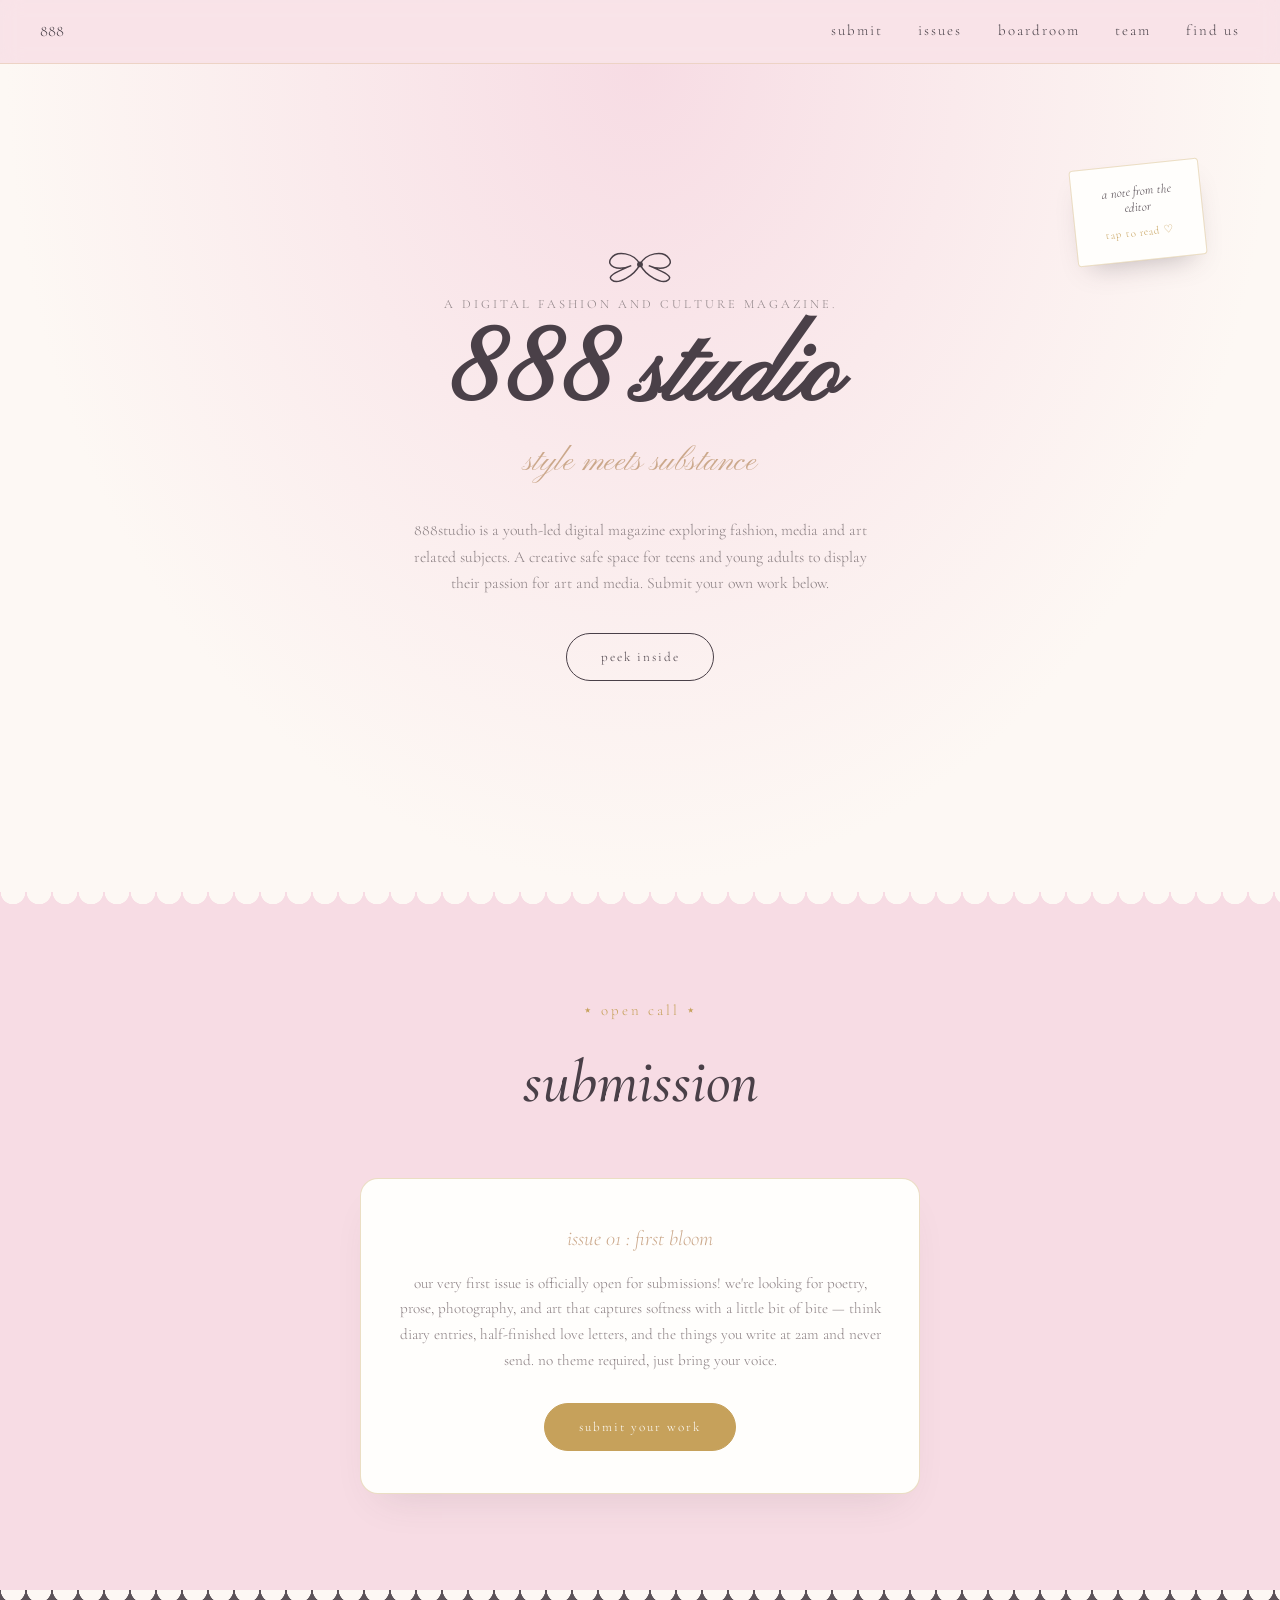
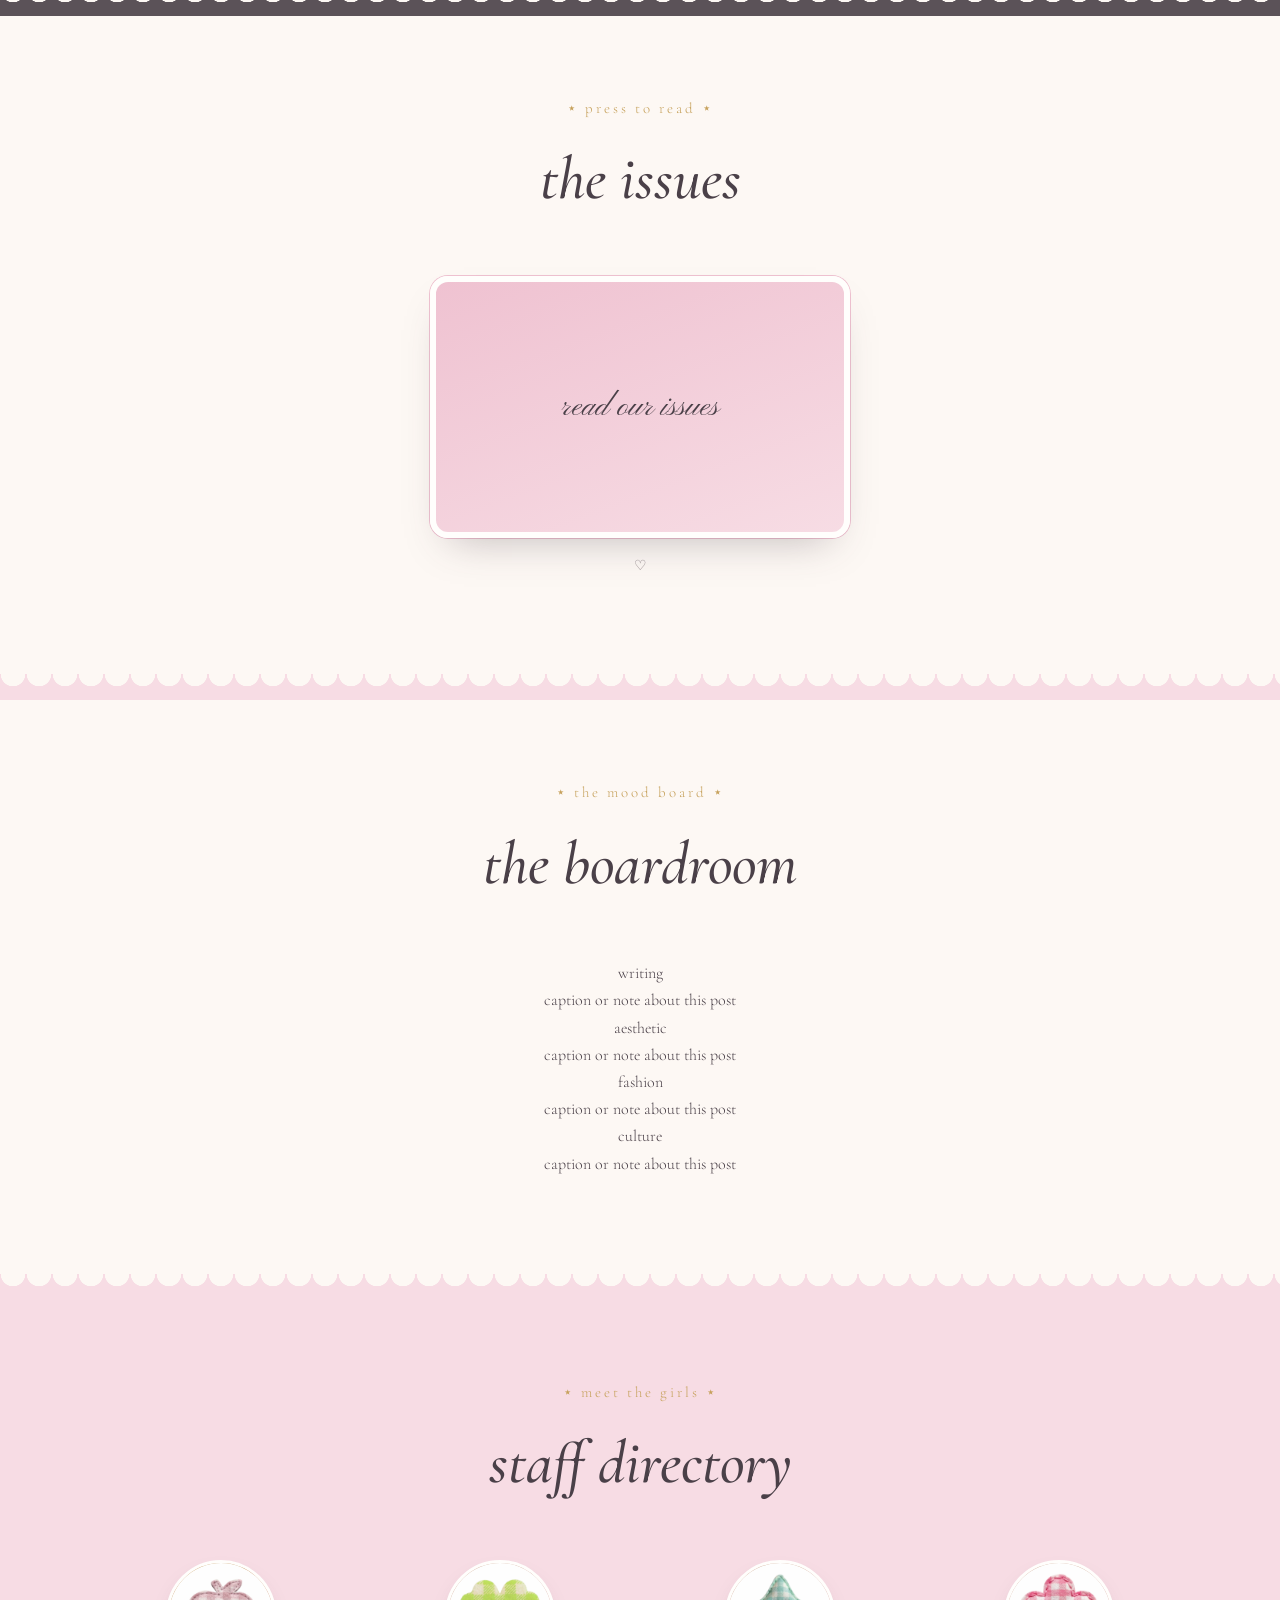
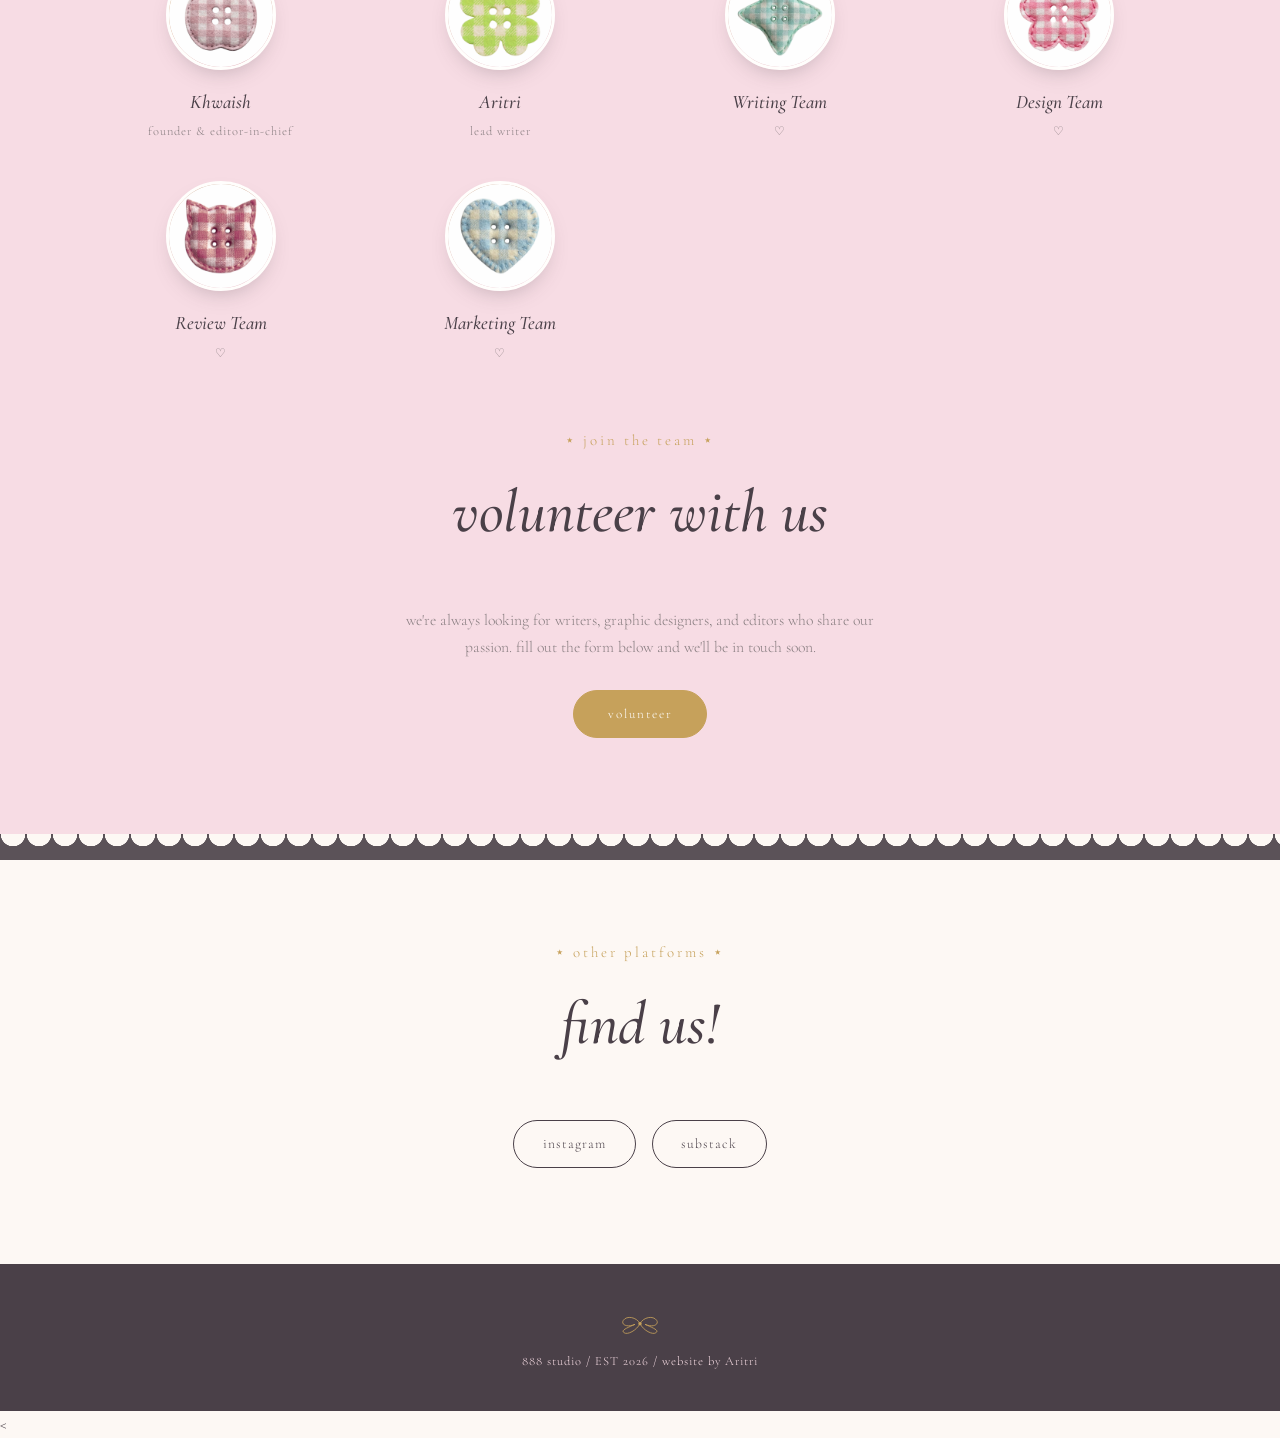
==== index.html @ e038762c "Initial commit" ====
<!DOCTYPE html>
<html lang="en">
<head>
<meta charset="UTF-8">
<meta name="viewport" content="width=device-width, initial-scale=1.0">
<title>888 studio — style with substance</title>
<meta name="description" content="888studio is a youth-led digital magazine exploring fashion, media and art related subjects.">
<link rel="preconnect" href="https://fonts.googleapis.com">
<link rel="preconnect" href="https://fonts.gstatic.com" crossorigin>
<link href="https://fonts.googleapis.com/css2?family=Cormorant+Garamond:ital,wght@0,300;0,400;0,500;0,600;0,700;1,400;1,500&family=Pinyon+Script&family=Parisienne&display=swap" rel="stylesheet">
<link rel="stylesheet" href="css/style.css">
</head>
<body>

<!-- ambient bg texture -->
<div class="lace-overlay" aria-hidden="true"></div>

<!-- NAV -->
<header class="nav" id="top">
  <a href="#top" class="nav__brand">888</a>
  <nav class="nav__links">
    <a href="#submit">submit</a>
    <a href="#issues">issues</a>
    <a href="#boardroom">boardroom</a>
    <a href="#team">team</a>
    <a href="#find-us">find us</a>
  </nav>
  <button class="nav__toggle" id="navToggle" aria-label="Toggle menu">
    <span></span><span></span><span></span>
  </button>
</header>

<!-- HERO -->
<section class="hero">
  <div class="hero__bow" aria-hidden="true">
    <svg viewBox="0 0 120 70" width="70">
      <path d="M60 35 C50 15, 20 10, 10 25 C2 37, 20 48, 45 37 C20 48, 2 55, 12 62 C22 70, 50 55, 60 35 Z" fill="none" stroke="currentColor" stroke-width="2.5"/>
      <path d="M60 35 C70 15, 100 10, 110 25 C118 37, 100 48, 75 37 C100 48, 118 55, 108 62 C98 70, 70 55, 60 35 Z" fill="none" stroke="currentColor" stroke-width="2.5"/>
      <circle cx="60" cy="35" r="5" fill="currentColor"/>
    </svg>
  </div>
  <p class="hero__eyebrow">a digital fashion and culture magazine.</p>
  <h1 class="hero__title">888 studio</h1>
  <p class="hero__tagline">style meets substance</p>
  <p class="hero__desc">888studio is a youth-led digital magazine exploring fashion, media and art related subjects. A creative safe space for teens and young adults to display their passion for art and media. Submit your own work below.</p>
  <a href="#submit" class="btn btn--ghost">peek inside</a>
  <div class="eic-note-float" id="eicNoteFloat">
  <p class="eic-note-float__label">a note from the editor</p>
  <p class="eic-note-float__peek">tap to read ♡</p>
</div>
</section>

<div class="scallop scallop--pink" aria-hidden="true"></div>

<!-- SUBMIT -->
<section id="submit" class="section section--blush">
  <p class="section__eyebrow">⋆ open call ⋆</p>
  <h2 class="section__title">submission</h2>
  <div class="card card--submit">
    <p class="card__kicker">issue 01 : first bloom</p>
    <p class="card__text">
      our very first issue is officially open for submissions! we're looking for poetry, prose, photography, and art that
      captures softness with a little bit of bite — think diary entries, half-finished love letters, and the things you
      write at 2am and never send. no theme required, just bring your voice.
    </p>
    <a href="submit.html" class="btn btn--filled">submit your work</a>
  </div>
</section>

<div class="scallop scallop--grey" aria-hidden="true"></div>

<!-- ISSUES -->
<section id="issues" class="section section--cream">
  <p class="section__eyebrow">⋆ press to read ⋆</p>
  <h2 class="section__title">the issues</h2>

  <div class="issues-single" id="issuesSingleBlock">
    <div class="issues-single__cover">
      <span>read our issues</span>
    </div>
    <p class="issues-single__sub">♡</p>
  </div>
</section>

<div class="scallop scallop--pink" aria-hidden="true"></div>

<!-- BOARDROOM -->
<section id="boardroom" class="section section--cream">
  <p class="section__eyebrow">⋆ the mood board ⋆</p>
  <h2 class="section__title">the boardroom</h2>

  <div class="boardroom-grid">
    <a href="#" target="_blank" rel="noopener" class="boardroom-card">
      <span class="boardroom-card__tag">writing</span>
      <p>caption or note about this post</p>
    </a>
    <a href="#" target="_blank" rel="noopener" class="boardroom-card">
      <span class="boardroom-card__tag">aesthetic</span>
      <p>caption or note about this post</p>
    </a>
    <a href="#" target="_blank" rel="noopener" class="boardroom-card">
      <span class="boardroom-card__tag">fashion</span>
      <p>caption or note about this post</p>
    </a>
    <a href="#" target="_blank" rel="noopener" class="boardroom-card">
      <span class="boardroom-card__tag">culture</span>
      <p>caption or note about this post</p>
    </a>
  </div>
</section>

<div class="scallop scallop--pink" aria-hidden="true"></div>

<!--TEAM -->
<section id="team" class="section section--blush">
  <p class="section__eyebrow">⋆ meet the girls ⋆</p>
  <h2 class="section__title">staff directory</h2>

  <div class="staff-grid">
    <div class="staff-card staff-card--lead" data-type="person" data-id="khwaish">
      <div class="staff-card__photo">
        <img src="assets/images/apple.PNG" alt="Khwaish">
      </div>
      <h3>Khwaish</h3>
      <p class="staff-card__role">founder &amp; editor-in-chief</p>
    </div>
    <div class="staff-card" data-type="person" data-id="aritri">
      <div class="staff-card__photo">
        <img src="assets/images/clover.PNG" alt="Aritri">
      </div>
      <h3>Aritri</h3>
      <p class="staff-card__role">lead writer</p>
    </div>
    <div class="staff-card" data-type="team" data-id="writing">
      <div class="staff-card__photo">
        <img src="assets/images/shine.PNG" alt="Writing Team">
      </div>
      <h3>Writing Team</h3>
      <p class="staff-card__role">♡</p>
    </div>
    <div class="staff-card" data-type="team" data-id="design">
      <div class="staff-card__photo">
        <img src="assets/images/flower.PNG" alt="Design Team">
      </div>
      <h3>Design Team</h3>
      <p class="staff-card__role">♡</p>
    </div>
    <div class="staff-card" data-type="team" data-id="review">
      <div class="staff-card__photo">
        <img src="assets/images/piggy.PNG" alt="Review Team">
      </div>
      <h3>Review Team</h3>
      <p class="staff-card__role">♡</p>
    </div>
    <div class="staff-card" data-type="team" data-id="marketing">
      <div class="staff-card__photo">
        <img src="assets/images/heart.PNG" alt="Marketing Team">
      </div>
      <h3>Marketing Team</h3>
      <p class="staff-card__role">♡</p>
    </div>
</div>
</section>
<!-- VOLUNTEER -->
<section id="volunteer" class="section section--blush">
  <p class="section__eyebrow">⋆ join the team ⋆</p>
  <h2 class="section__title">volunteer with us</h2>
  <p class="volunteer__text">
    we're always looking for writers, graphic designers, and editors who share our passion.
    fill out the form below and we'll be in touch soon.
  </p>
  <a href="https://forms.gle/kQKQ9ipUbfQPRM1T8" target="_blank" rel="noopener" class="btn btn--filled">volunteer</a>
</section>

<div class="scallop scallop--grey" aria-hidden="true"></div>

<!-- FIND US -->
<section id="find-us" class="section section--cream">
  <p class="section__eyebrow">⋆ other platforms ⋆</p>
  <h2 class="section__title">find us!</h2>

  <div class="social-grid">
    <a href="https://www.instagram.com/_888studio" class="social-pill">instagram</a>
    <a href="https://substack.com/@888studio" class="social-pill">substack</a>
  </div>
</section>

<!-- FOOTER -->
<footer class="footer">
  <div class="footer__bow" aria-hidden="true">
    <svg viewBox="0 0 120 70" width="40">
      <path d="M60 35 C50 15, 20 10, 10 25 C2 37, 20 48, 45 37 C20 48, 2 55, 12 62 C22 70, 50 55, 60 35 Z" fill="none" stroke="currentColor" stroke-width="2.5"/>
      <path d="M60 35 C70 15, 100 10, 110 25 C118 37, 100 48, 75 37 C100 48, 118 55, 108 62 C98 70, 70 55, 60 35 Z" fill="none" stroke="currentColor" stroke-width="2.5"/>
      <circle cx="60" cy="35" r="5" fill="currentColor"/>
    </svg>
  </div>
  <p>888 studio / EST 2026 / website by Aritri</p>
</footer>

<!-- PERSON BIO MODAL -->
<div class="modal-overlay" id="personModal">
  <div class="modal-box">
    <button class="modal-close" id="personModalClose" aria-label="Close">&times;</button>
    <div class="modal-photo" id="personModalPhoto"></div>
    <h3 class="modal-name" id="personModalName"></h3>
    <p class="modal-role" id="personModalRole"></p>
    <p class="modal-email" id="personModalEmail"></p>
    <p class="modal-bio" id="personModalBio"></p>
  </div>
</div>

<!-- TEAM LIST MODAL -->
<div class="modal-overlay" id="teamModal">
  <div class="modal-box modal-box--wide">
    <button class="modal-close" id="teamModalClose" aria-label="Close">&times;</button>
    <h3 class="modal-name" id="teamModalTitle"></h3>
    <div class="modal-team-list" id="teamModalList"></div>
  </div>
</div>

<!-- EIC NOTE MODAL -->
<div class="modal-overlay" id="eicNoteModal">
  <div class="modal-box">
    <button class="modal-close" id="eicNoteModalClose" aria-label="Close">&times;</button>
    <p class="eic-note-modal__label">a note from the editor</p>
    <p class="eic-note-modal__text" id="eicNoteText"></p>
    <p class="eic-note-modal__sign">— Khwaish</p>
  </div>
</div>

<<!-- ISSUE SUBMISSIONS MODAL -->
<div class="modal-overlay" id="issueModal">
  <div class="modal-box modal-box--wide">
    <button class="modal-close" id="issueModalClose" aria-label="Close">&times;</button>
    <h3 class="modal-name" id="issueModalTitle"></h3>
    <p class="modal-role" id="issueModalSubtitle"></p>
    <div class="issue-modal-nav" id="issueModalNav"></div>
    <div class="modal-submission-grid" id="issueModalGrid"></div>
  </div>
</div>

<script src="js/main.js"></script>
</body>
</html>
---- css/style.css ----
/* ============================================
   888 studio — style with substance
   ============================================ */

:root {
  --pink-blush:     #F7DCE4;
  --pink-rose:      #EFC2D1;
  --pink-deep:      #E5A9BE;
  --grey-warm:      #8A7F82;
  --grey-plum:      #4A4048;
  --cream-lace:     #FDF8F4;
  --fawn:           #CBA88B;
  --gold:           #C6A15B;
  --white:          #FFFEFC;

  --font-display: 'Cormorant Garamond', serif;
  --font-script:  'Pinyon Script', cursive;
  --font-subhead: 'Pinyon Script', cursive;
  --font-body:    'Cormorant Garamond', serif;

  --max-width: 1080px;
}

* { margin: 0; padding: 0; box-sizing: border-box; }

html { scroll-behavior: smooth; }

body {
  background: var(--cream-lace);
  color: var(--grey-plum);
  font-family: var(--font-body);
  font-weight: 300;
  line-height: 1.7;
  overflow-x: hidden;
  position: relative;
}

a { color: inherit; text-decoration: none; }

img { max-width: 100%; display: block; }

/* ---------- ambient lace texture ---------- */
.lace-overlay {
  position: fixed;
  inset: 0;
  pointer-events: none;
  z-index: 0;
  opacity: 0.5;
  background-image:
    radial-gradient(circle at 1px 1px, rgba(203,168,139,0.15) 1px, transparent 1px);
  background-size: 26px 26px;
}

/* ---------- nav ---------- */
.nav {
  position: sticky;
  top: 0;
  z-index: 100;
  display: flex;
  align-items: center;
  justify-content: space-between;
  padding: 1.1rem 2.5rem;
  background: rgba(247, 220, 228, 0.75);
  backdrop-filter: blur(10px);
  border-bottom: 1px solid rgba(198, 161, 91, 0.25);
}

.nav__brand {
  display: flex;
  align-items: center;
}

.nav__logo {
  height: 42px;
  width: auto;
  display: block;
}

.nav__links {
  display: flex;
  gap: 2.2rem;
}

.nav__links a {
  font-size: 0.93rem;
  letter-spacing: 2px;
  text-transform: lowercase;
  color: var(--grey-plum);
  position: relative;
  padding-bottom: 3px;
}

.nav__links a::after {
  content: '';
  position: absolute;
  left: 0; bottom: 0;
  width: 0%;
  height: 1px;
  background: var(--gold);
  transition: width 0.3s ease;
}

.nav__links a:hover::after { width: 100%; }

.nav__toggle {
  display: none;
  flex-direction: column;
  gap: 5px;
  background: none;
  border: none;
  cursor: pointer;
}

.nav__toggle span {
  width: 24px;
  height: 1.5px;
  background: var(--grey-plum);
}

/* ---------- hero ---------- */
.hero {
  position: relative;
  z-index: 1;
  min-height: 92vh;
  display: flex;
  flex-direction: column;
  align-items: center;
  justify-content: center;
  text-align: center;
  padding: 4rem 1.5rem 6rem;
  background:
    radial-gradient(ellipse at 50% 0%, var(--pink-blush) 0%, var(--cream-lace) 70%);
}

.hero__logo {
  width: min(340px, 78vw);
  height: auto;
  margin: 0.4rem 0 -0.6rem;
}

@keyframes sway {
  0%, 100% { transform: rotate(-4deg); }
  50% { transform: rotate(4deg); }
}

.hero__eyebrow {
  font-size: 0.78rem;
  letter-spacing: 3px;
  text-transform: uppercase;
  color: var(--grey-warm);
  margin-bottom: 0.6rem;
}

.hero__title {
  font-family: var(--font-script);
  font-size: clamp(3.5rem, 10vw, 6.5rem);
  color: var(--grey-plum);
  line-height: 1;
}

.hero__tagline {
  font-family: var(--font-subhead);
  font-weight: 400;
  font-size: 2rem;
  color: var(--fawn);
  letter-spacing: 0.5px;
  margin-top: 0.4rem;
}

.hero__desc {
  max-width: 480px;
  margin: 1.8rem auto 2.2rem;
  font-size: 0.98rem;
  color: var(--grey-warm);
}

/* ---------- floating EIC note ---------- */
.eic-note-float {
  position: absolute;
  top: 12%;
  right: 6%;
  width: 130px;
  padding: 1.1rem 1rem;
  background: var(--white);
  border: 1px solid rgba(198, 161, 91, 0.35);
  box-shadow: 0 14px 28px -14px rgba(74, 64, 72, 0.35);
  border-radius: 4px;
  text-align: center;
  transform: rotate(-6deg);
  cursor: pointer;
  transition: transform 0.3s ease;
  z-index: 2;
}

.eic-note-float:hover {
  transform: rotate(-2deg) translateY(-4px);
}

.eic-note-float__label {
  font-family: var(--font-display);
  font-style: italic;
  font-size: 0.8rem;
  color: var(--grey-plum);
  line-height: 1.3;
}

.eic-note-float__peek {
  font-size: 0.68rem;
  letter-spacing: 0.5px;
  color: var(--gold);
  margin-top: 0.5rem;
}

/* ---------- EIC note modal text ---------- */
.eic-note-modal__label {
  font-family: var(--font-display);
  font-style: italic;
  font-size: 1.1rem;
  color: var(--gold);
  margin-bottom: 1rem;
  text-align: center;
}

.eic-note-modal__text {
  font-size: 1rem;
  color: var(--grey-plum);
  line-height: 1.8;
  text-align: left;
}

.eic-note-modal__sign {
  font-family: var(--font-display);
  font-style: italic;
  font-size: 1.1rem;
  color: var(--fawn);
  text-align: right;
  margin-top: 1.5rem;
}

/* ---------- buttons ---------- */
.btn {
  display: inline-block;
  padding: 0.75rem 2.1rem;
  font-family: var(--font-body);
  font-size: 0.82rem;
  letter-spacing: 2px;
  text-transform: lowercase;
  border-radius: 40px;
  transition: all 0.3s ease;
}

.btn--ghost {
  border: 1px solid var(--grey-plum);
  color: var(--grey-plum);
}

.btn--ghost:hover {
  background: var(--grey-plum);
  color: var(--cream-lace);
}

.btn--filled {
  background: var(--gold);
  color: var(--white);
  border: 1px solid var(--gold);
}

.btn--filled:hover {
  background: transparent;
  color: var(--gold);
}

/* ---------- scallop / doily divider ---------- */
.scallop {
  position: relative;
  height: 26px;
  z-index: 1;
}

.scallop--pink {
  background: var(--pink-blush);
  -webkit-mask-image: radial-gradient(circle at 13px 0, transparent 12px, black 12.5px);
  mask-image: radial-gradient(circle at 13px 0, transparent 12px, black 12.5px);
  -webkit-mask-size: 26px 26px;
  mask-size: 26px 26px;
  -webkit-mask-repeat: repeat-x;
  mask-repeat: repeat-x;
}

.scallop--grey {
  background: var(--grey-plum);
  opacity: 0.9;
  -webkit-mask-image: radial-gradient(circle at 13px 0, transparent 12px, black 12.5px);
  mask-image: radial-gradient(circle at 13px 0, transparent 12px, black 12.5px);
  -webkit-mask-size: 26px 26px;
  mask-size: 26px 26px;
  -webkit-mask-repeat: repeat-x;
  mask-repeat: repeat-x;
}

/* ---------- sections ---------- */
.section {
  position: relative;
  z-index: 1;
  padding: 5rem 1.5rem 6rem;
  text-align: center;
}

#team {
  padding-bottom: 2rem;
}

#volunteer {
  padding-top: 2rem;
}

.section--blush { background: var(--pink-blush); }
.section--cream { background: var(--cream-lace); }

.section__eyebrow {
  font-size: 0.93rem;
  letter-spacing: 3px;
  color: var(--gold);
  text-transform: lowercase;
  margin-bottom: 0.4rem;
}

.section__title {
  font-family: var(--font-display);
  font-weight: 500;
  font-style: italic;
  font-size: clamp(2.8rem, 6vw, 3.8rem);
  margin-bottom: 2.8rem;
}

/* ---------- submit card ---------- */
.card--submit {
  max-width: 560px;
  margin: 0 auto;
  background: var(--white);
  border: 1px solid rgba(198, 161, 91, 0.35);
  border-radius: 18px;
  padding: 2.6rem 2.4rem;
  box-shadow: 0 20px 40px -20px rgba(74, 64, 72, 0.15);
}

.card__kicker {
  font-family: var(--font-display);
  font-style: italic;
  font-size: 1.3rem;
  color: var(--fawn);
  margin-bottom: 0.9rem;
}

.card__text {
  color: var(--grey-warm);
  font-size: 0.95rem;
  margin-bottom: 1.8rem;
}

/* ---------- issues grid ---------- */

.issues-grid {
  max-width: var(--max-width);
  margin: 0 auto;
  display: flex;
  gap: 2.6rem;
  overflow-x: auto;
  scroll-snap-type: x mandatory;
  scroll-behavior: smooth;
  padding-bottom: 0.5rem;
}
.issue-card {
  flex: 0 0 280px;
  scroll-snap-align: start;
  min-width: 0;
}

.issue-card h3 {
  font-family: var(--font-display);
  font-style: italic;
  font-weight: 500;
  font-size: 1.15rem;
  margin: 1.1rem 0 0.35rem;
  color: var(--grey-plum);
}

.issue-card p {
  font-size: 0.85rem;
  color: var(--grey-warm);
}

.issue-card__frame {
  display: block;
  aspect-ratio: 3 / 4;
  border-radius: 14px;
  overflow: hidden;
  border: 6px solid var(--white);
  box-shadow: 0 16px 32px -18px rgba(74, 64, 72, 0.35), 0 0 0 1px var(--pink-rose);
  transition: transform 0.35s ease, box-shadow 0.35s ease;
}

.issue-card__frame:hover {
  transform: translateY(-6px) rotate(-1deg);
  box-shadow: 0 22px 40px -18px rgba(74, 64, 72, 0.4), 0 0 0 1px var(--gold);
}

.issue-card__placeholder {
  width: 100%; height: 100%;
  display: flex;
  align-items: center;
  justify-content: center;
  background: linear-gradient(160deg, var(--pink-rose), var(--pink-blush));
  font-family: var(--font-script);
  font-size: 1.7rem;
  color: var(--grey-plum);
}

.issues-single {
  max-width: 420px;
  margin: 0 auto;
  cursor: pointer;
  text-align: center;
}

.issues-single__cover {
  aspect-ratio: 16 / 10;
  border-radius: 18px;
  background: linear-gradient(160deg, var(--pink-rose), var(--pink-blush));
  border: 6px solid var(--white);
  box-shadow: 0 20px 40px -20px rgba(74, 64, 72, 0.35), 0 0 0 1px var(--pink-rose);
  display: flex;
  align-items: center;
  justify-content: center;
  font-family: var(--font-script);
  font-size: 2rem;
  color: var(--grey-plum);
  transition: transform 0.35s ease, box-shadow 0.35s ease;
}

.issues-single:hover .issues-single__cover {
  transform: translateY(-6px);
  box-shadow: 0 26px 46px -20px rgba(74, 64, 72, 0.4), 0 0 0 1px var(--gold);
}

.issues-single__sub {
  margin-top: 1rem;
  font-size: 0.9rem;
  color: var(--grey-warm);
}

/* ---------- staff grid ---------- */
.staff-grid {
  max-width: var(--max-width);
  margin: 0 auto;
  display: grid;
  grid-template-columns: repeat(auto-fit, minmax(190px, 1fr));
  gap: 2.4rem;
}

.staff-card__photo {
  width: 110px; height: 110px;
  margin: 0 auto 1rem;
  border-radius: 50%;
  background: linear-gradient(160deg, var(--fawn), var(--pink-rose));
  border: 3px solid var(--white);
  box-shadow: 0 10px 24px -12px rgba(74, 64, 72, 0.4);
}

.staff-card h3 {
  font-family: var(--font-display);
  font-style: italic;
  font-weight: 500;
  font-size: 1.2rem;
  color: var(--grey-plum);
}

.staff-card__role {
  font-size: 0.78rem;
  letter-spacing: 1px;
  color: var(--grey-warm);
  margin-top: 0.2rem;
}

.staff-card--lead .staff-card__photo {
  background: linear-gradient(160deg, var(--gold), var(--pink-deep));
}

.volunteer__text {
  max-width: 480px;
  margin: 0 auto 1.8rem;
  color: var(--grey-warm);
  font-size: 0.98rem;
}

/* ---------- socials ---------- */
.social-grid {
  display: flex;
  flex-wrap: wrap;
  gap: 1rem;
  justify-content: center;
}

.social-pill {
  padding: 0.7rem 1.8rem;
  border: 1px solid var(--grey-plum);
  border-radius: 40px;
  font-size: 0.85rem;
  letter-spacing: 1px;
  transition: all 0.3s ease;
}

.social-pill:hover {
  background: var(--grey-plum);
  color: var(--cream-lace);
}

/* ---------- staff cards clickable ---------- */
.staff-card {
  cursor: pointer;
  transition: transform 0.3s ease;
}

.staff-card:hover {
  transform: translateY(-4px);
}

.staff-card__photo img {
  width: 100%;
  height: 100%;
  object-fit: cover;
  border-radius: 50%;
}

/* ---------- modal overlay ---------- */
.modal-overlay {
  display: none;
  position: fixed;
  inset: 0;
  background: rgba(74, 64, 72, 0.55);
  backdrop-filter: blur(4px);
  z-index: 1000;
  align-items: center;
  justify-content: center;
  padding: 1.5rem;
}

.modal-overlay.modal-overlay--open {
  display: flex;
}

.modal-box {
  position: relative;
  background: var(--cream-lace);
  border-radius: 20px;
  max-width: 420px;
  width: 100%;
  max-height: 85vh;
  overflow-y: auto;
  padding: 2.6rem 2rem 2.2rem;
  text-align: center;
  box-shadow: 0 30px 60px -20px rgba(74, 64, 72, 0.4);
  border: 1px solid rgba(198, 161, 91, 0.3);
}

.modal-box--wide {
  max-width: 640px;
  text-align: left;
}

.modal-close {
  position: absolute;
  top: 1rem;
  right: 1.2rem;
  background: none;
  border: none;
  font-size: 1.6rem;
  line-height: 1;
  color: var(--grey-warm);
  cursor: pointer;
}

.modal-close:hover {
  color: var(--gold);
}

.modal-photo {
  width: 130px;
  height: 130px;
  border-radius: 50%;
  margin: 0 auto 1.2rem;
  background: linear-gradient(160deg, var(--fawn), var(--pink-rose));
  overflow: hidden;
}

.modal-photo img {
  width: 100%;
  height: 100%;
  object-fit: cover;
}

.modal-name {
  font-family: var(--font-display);
  font-style: italic;
  font-weight: 500;
  font-size: 1.6rem;
  color: var(--grey-plum);
  text-align: center;
}

.modal-role {
  font-size: 0.85rem;
  letter-spacing: 1px;
  color: var(--gold);
  margin-top: 0.3rem;
  text-align: center;
}

.modal-email {
  font-size: 0.85rem;
  color: var(--grey-warm);
  margin-top: 0.4rem;
  text-align: center;
}

.modal-bio {
  margin-top: 1.2rem;
  font-size: 0.95rem;
  color: #000000;
  text-align: left;
}

/* ---------- team member list inside modal ---------- */
.modal-team-list {
  display: grid;
  grid-template-columns: repeat(auto-fit, minmax(160px, 1fr));
  gap: 1.6rem;
  margin-top: 1.6rem;
}

.modal-team-member {
  text-align: center;
}

.modal-team-member__photo {
  width: 80px;
  height: 80px;
  border-radius: 50%;
  margin: 0 auto 0.6rem;
  background: linear-gradient(160deg, var(--fawn), var(--pink-rose));
  overflow: hidden;
}

.modal-team-member__photo img {
  width: 100%;
  height: 100%;
  object-fit: cover;
}

.modal-team-member h4 {
  font-family: var(--font-display);
  font-style: italic;
  font-size: 1.05rem;
  color: var(--grey-plum);
}

.modal-team-member p {
  font-size: 0.95rem;
  color: #000000;
  margin-top: 0.2rem;
}

/* ---------- issue submission grid ---------- */
.modal-submission-grid {
  display: grid;
  grid-template-columns: repeat(auto-fill, minmax(150px, 1fr));
  gap: 1.4rem;
  margin-top: 1.6rem;
}

.submission-card {
  display: block;
  text-align: center;
  cursor: pointer;
}

.submission-card__cover {
  width: 100%;
  aspect-ratio: 1 / 1;
  border-radius: 22px;
  overflow: hidden;
  background: linear-gradient(160deg, var(--pink-rose), var(--pink-blush));
  border: 3px solid var(--white);
  box-shadow: 0 12px 24px -14px rgba(74, 64, 72, 0.35);
  transition: transform 0.3s ease, box-shadow 0.3s ease;
}

.submission-card:hover .submission-card__cover {
  transform: translateY(-4px) scale(1.02);
  box-shadow: 0 16px 30px -14px rgba(74, 64, 72, 0.45);
}

.submission-card__cover img {
  width: 100%;
  height: 100%;
  object-fit: cover;
}

.submission-card__title {
  margin-top: 0.6rem;
  font-family: var(--font-display);
  font-style: italic;
  font-size: 0.95rem;
  color: var(--grey-plum);
}

.submission-card__author {
  font-size: 0.75rem;
  color: var(--grey-warm);
  margin-top: 0.1rem;
}

.issue-modal-nav {
  display: flex;
  flex-wrap: wrap;
  justify-content: center;
  gap: 0.5rem;
  margin: 0.8rem 0 1.6rem;
  font-size: 0.85rem;
}

.issue-modal-nav a {
  color: var(--grey-warm);
  padding-bottom: 2px;
  border-bottom: 1px solid transparent;
  transition: color 0.2s ease, border-color 0.2s ease;
}

.issue-modal-nav a:hover,
.issue-modal-nav a.issue-modal-nav__active {
  color: var(--gold);
  border-bottom-color: var(--gold);
}

.issue-modal-nav__divider {
  color: var(--grey-warm);
  opacity: 0.5;
}

/* ---------- footer ---------- */
.footer {
  position: relative;
  z-index: 1;
  background: var(--grey-plum);
  color: var(--pink-blush);
  text-align: center;
  padding: 3rem 1.5rem 2.4rem;
  font-size: 0.78rem;
  letter-spacing: 1px;
}

.footer__bow {
  color: var(--gold);
  display: flex;
  justify-content: center;
  margin-bottom: 1rem;
}

/* ---------- responsive ---------- */
@media (max-width: 720px) {
  .nav__links { display: none; }
  .nav__toggle { display: flex; }

  .nav.nav--open .nav__links {
    display: flex;
    flex-direction: column;
    position: absolute;
    top: 100%; left: 0; right: 0;
    background: var(--pink-blush);
    padding: 1.5rem;
    gap: 1.2rem;
    text-align: center;
    border-bottom: 1px solid rgba(198,161,91,0.25);
  }
}

@media (prefers-reduced-motion: reduce) {
  html { scroll-behavior: auto; }
  .hero__bow { animation: none; }
}
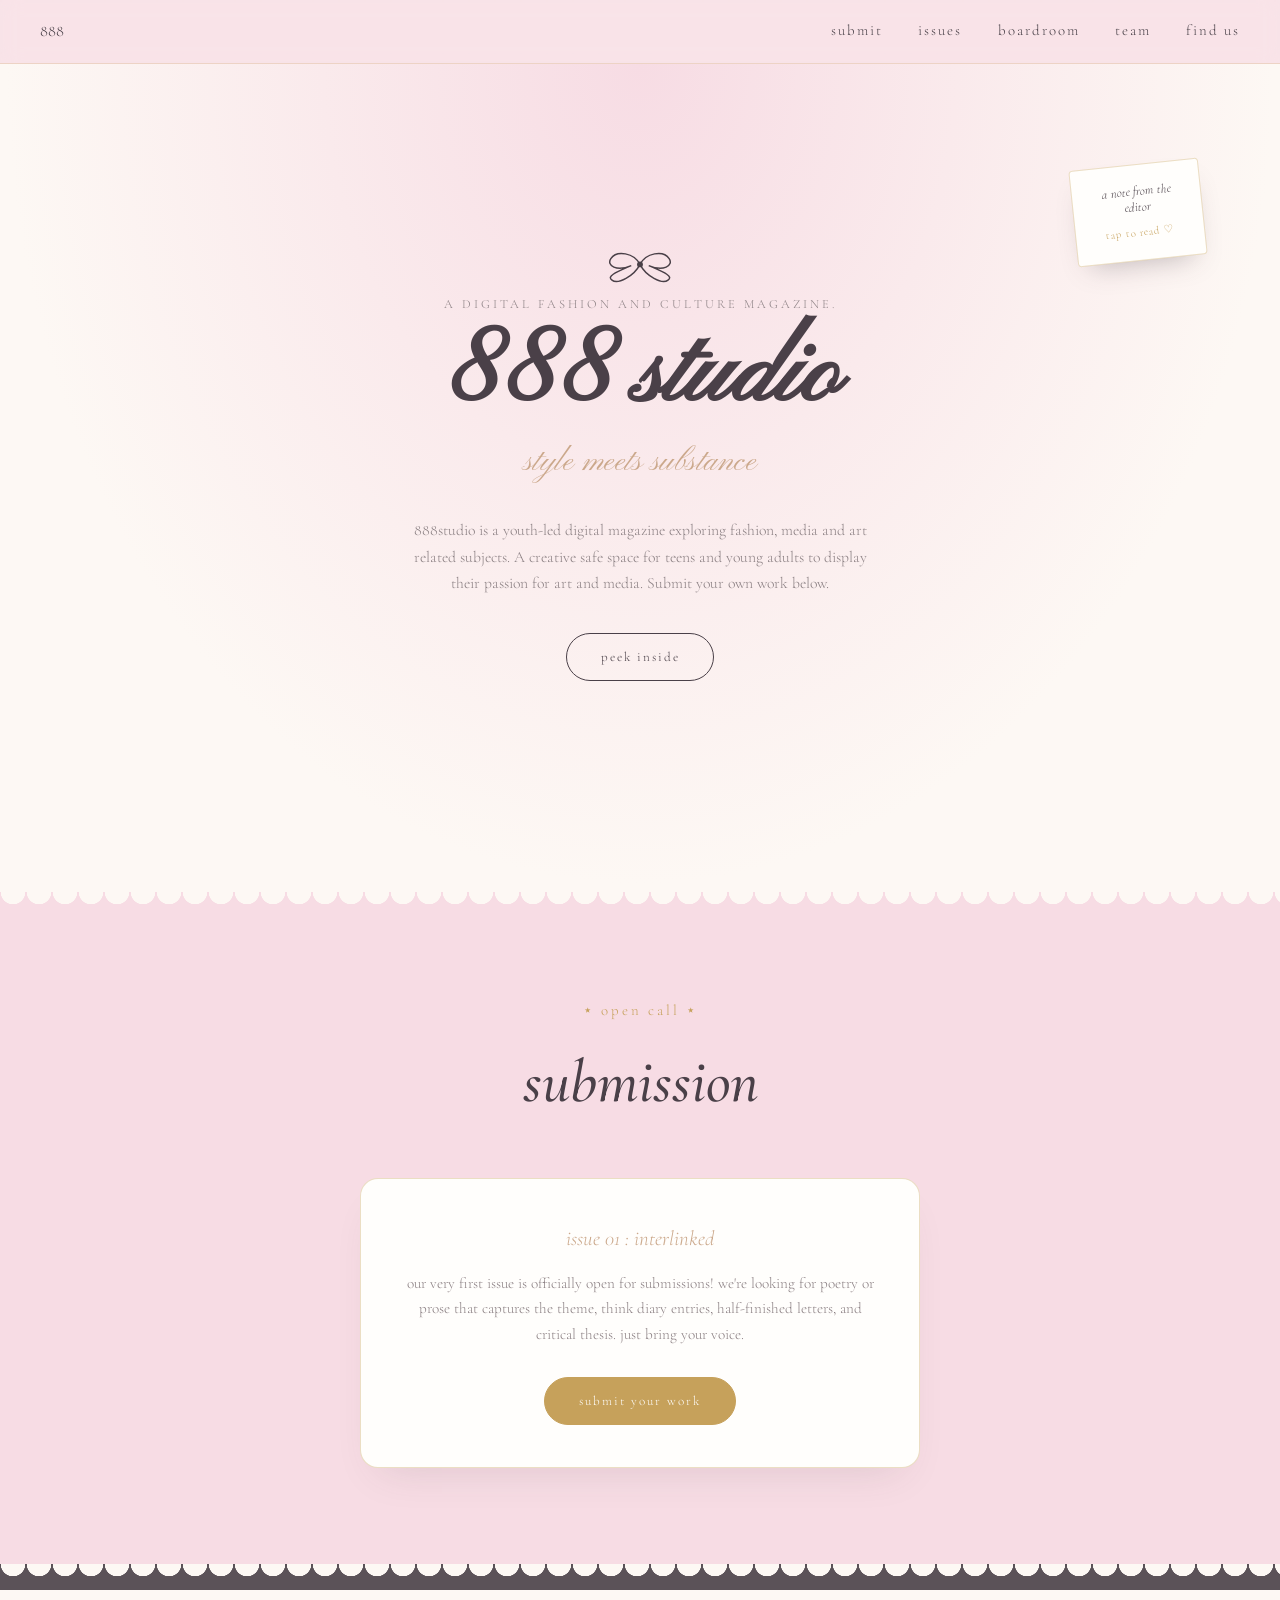
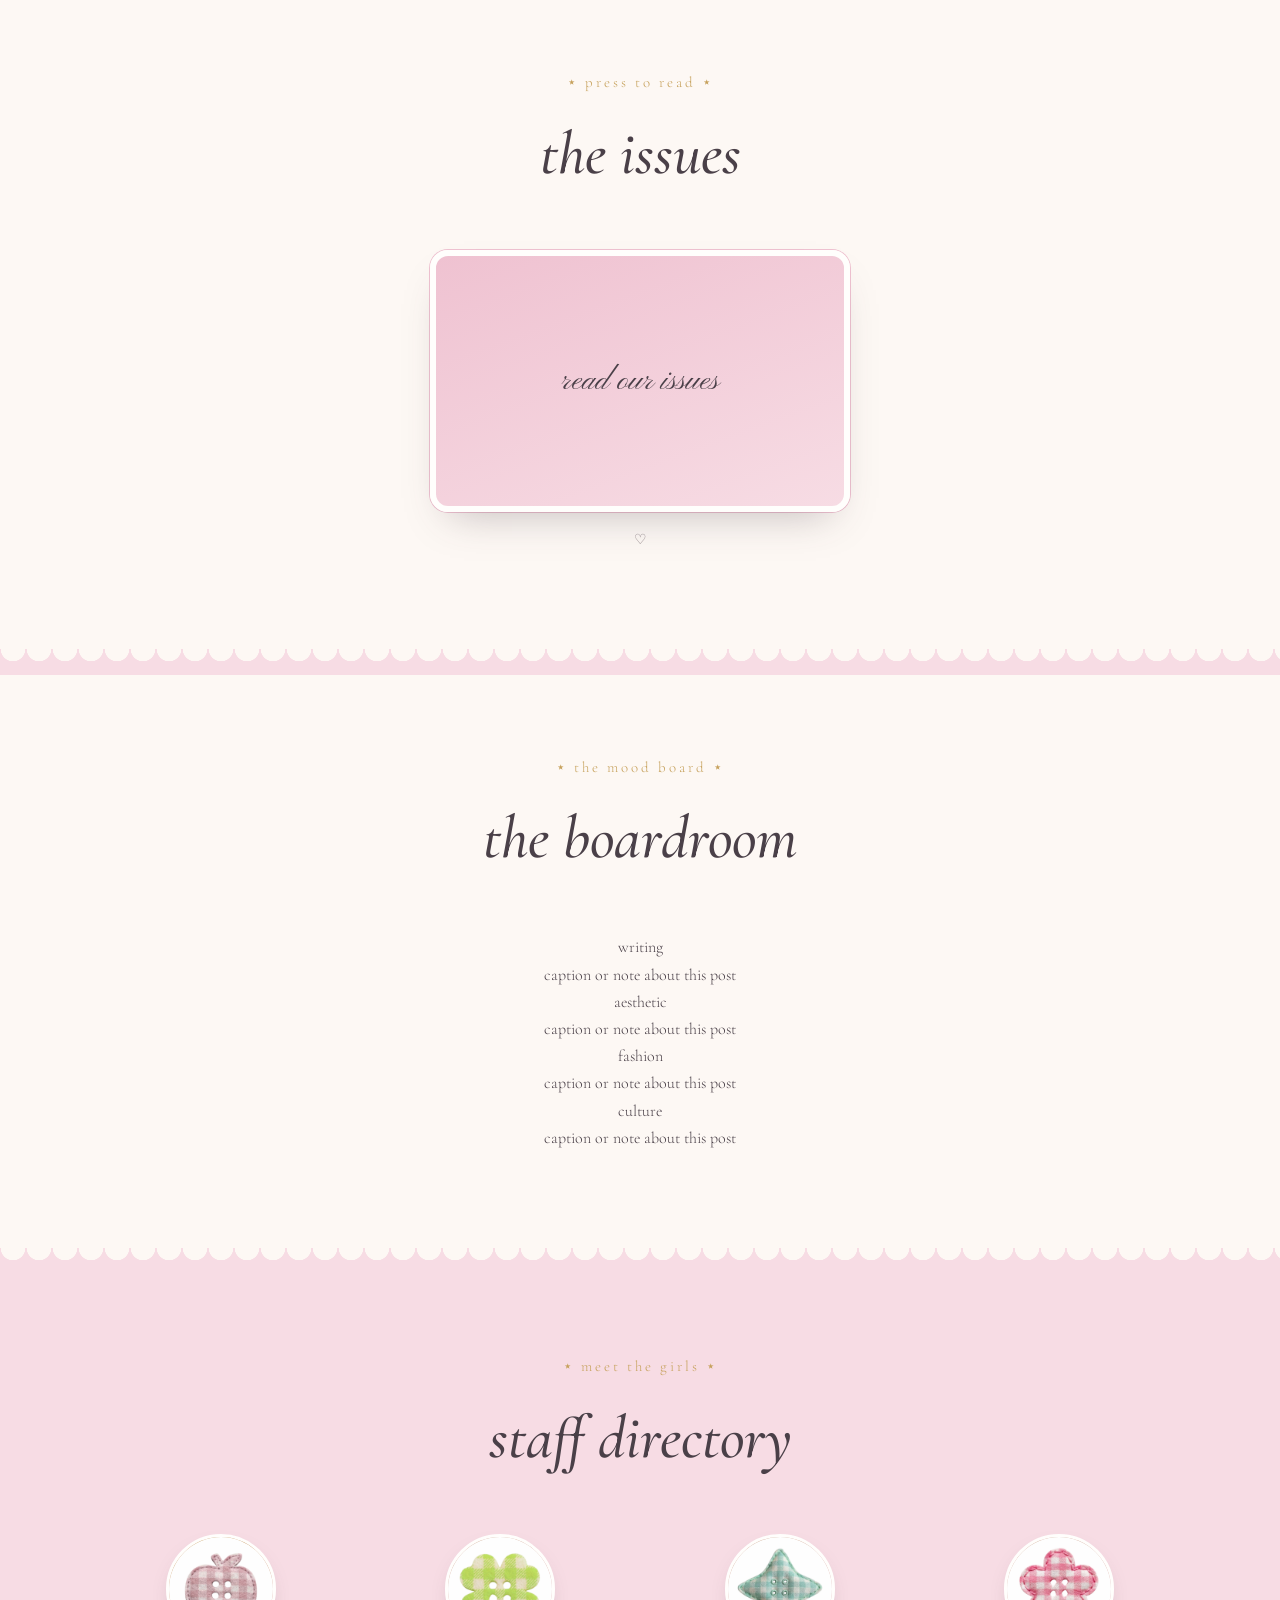
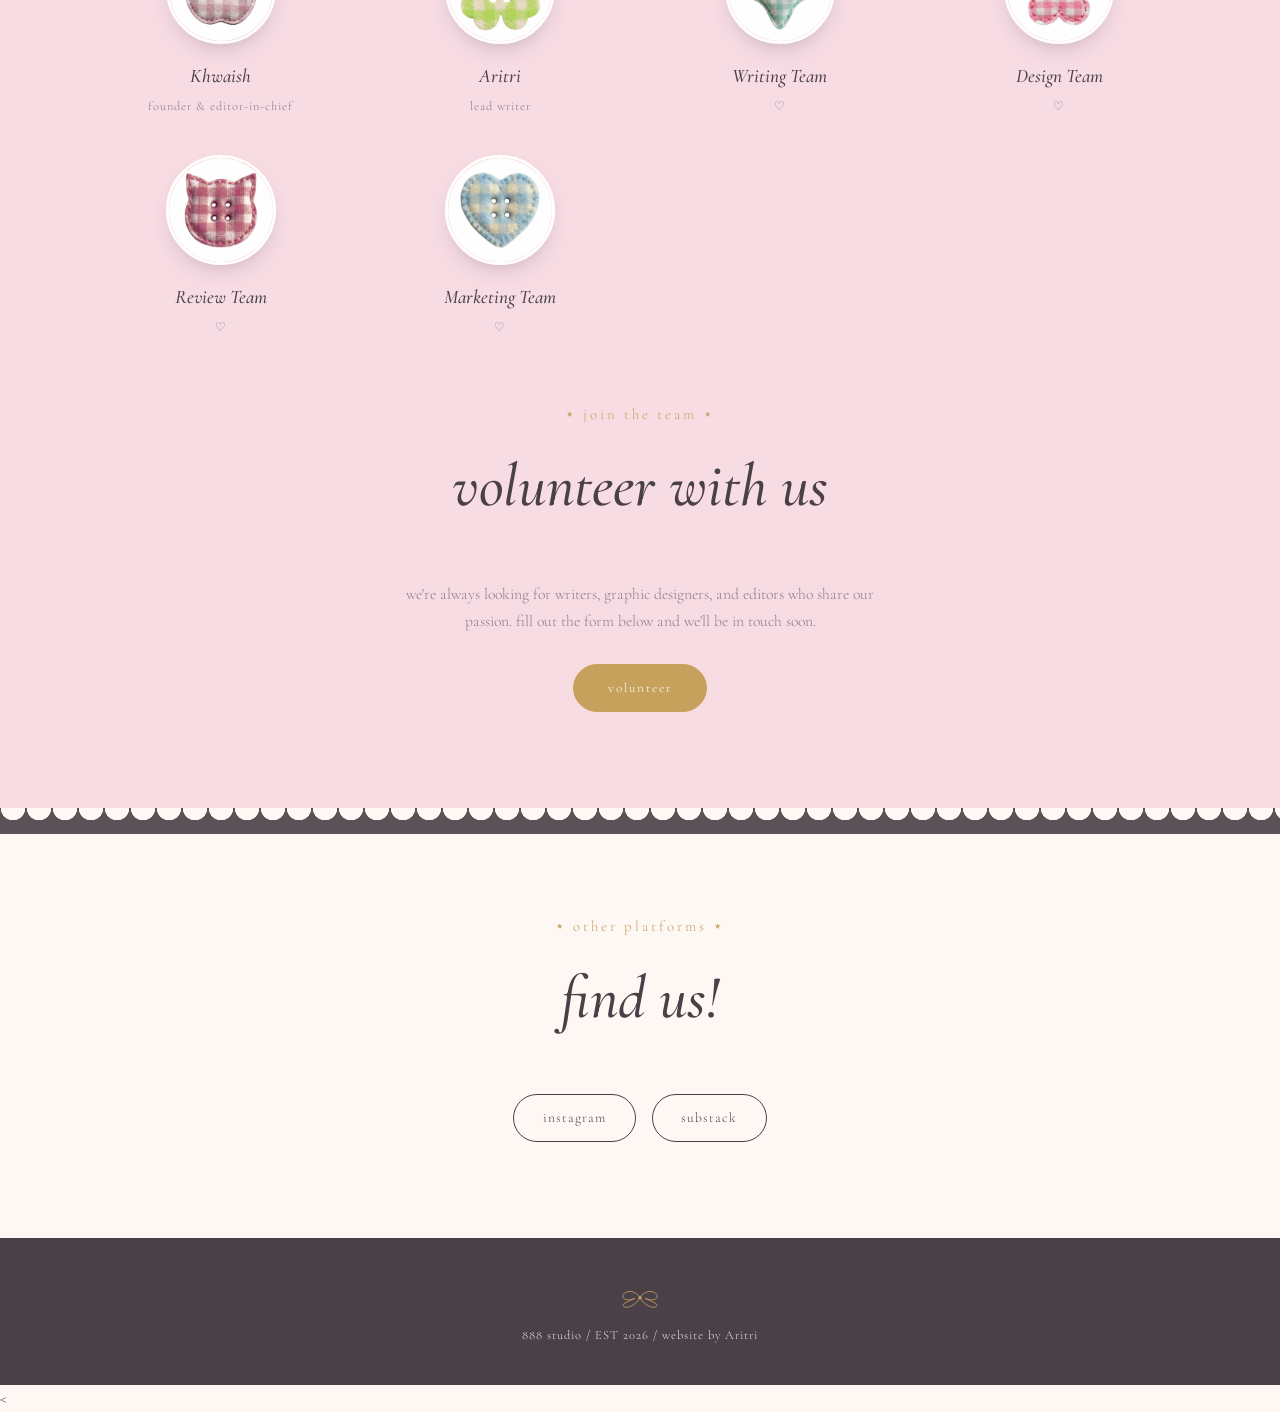
==== commit 912ffffa: "Update index.html changed file" ====
--- a/index.html
+++ b/index.html
@@ -57,11 +57,11 @@
   <p class="section__eyebrow">⋆ open call ⋆</p>
   <h2 class="section__title">submission</h2>
   <div class="card card--submit">
-    <p class="card__kicker">issue 01 : first bloom</p>
+    <p class="card__kicker">issue 01 : interlinked</p>
     <p class="card__text">
-      our very first issue is officially open for submissions! we're looking for poetry, prose, photography, and art that
-      captures softness with a little bit of bite — think diary entries, half-finished love letters, and the things you
-      write at 2am and never send. no theme required, just bring your voice.
+      our very first issue is officially open for submissions! we're looking for poetry or prose that
+      captures the theme, think diary entries, half-finished  letters, and critical thesis.
+      just bring your voice.
     </p>
     <a href="submit.html" class="btn btn--filled">submit your work</a>
   </div>
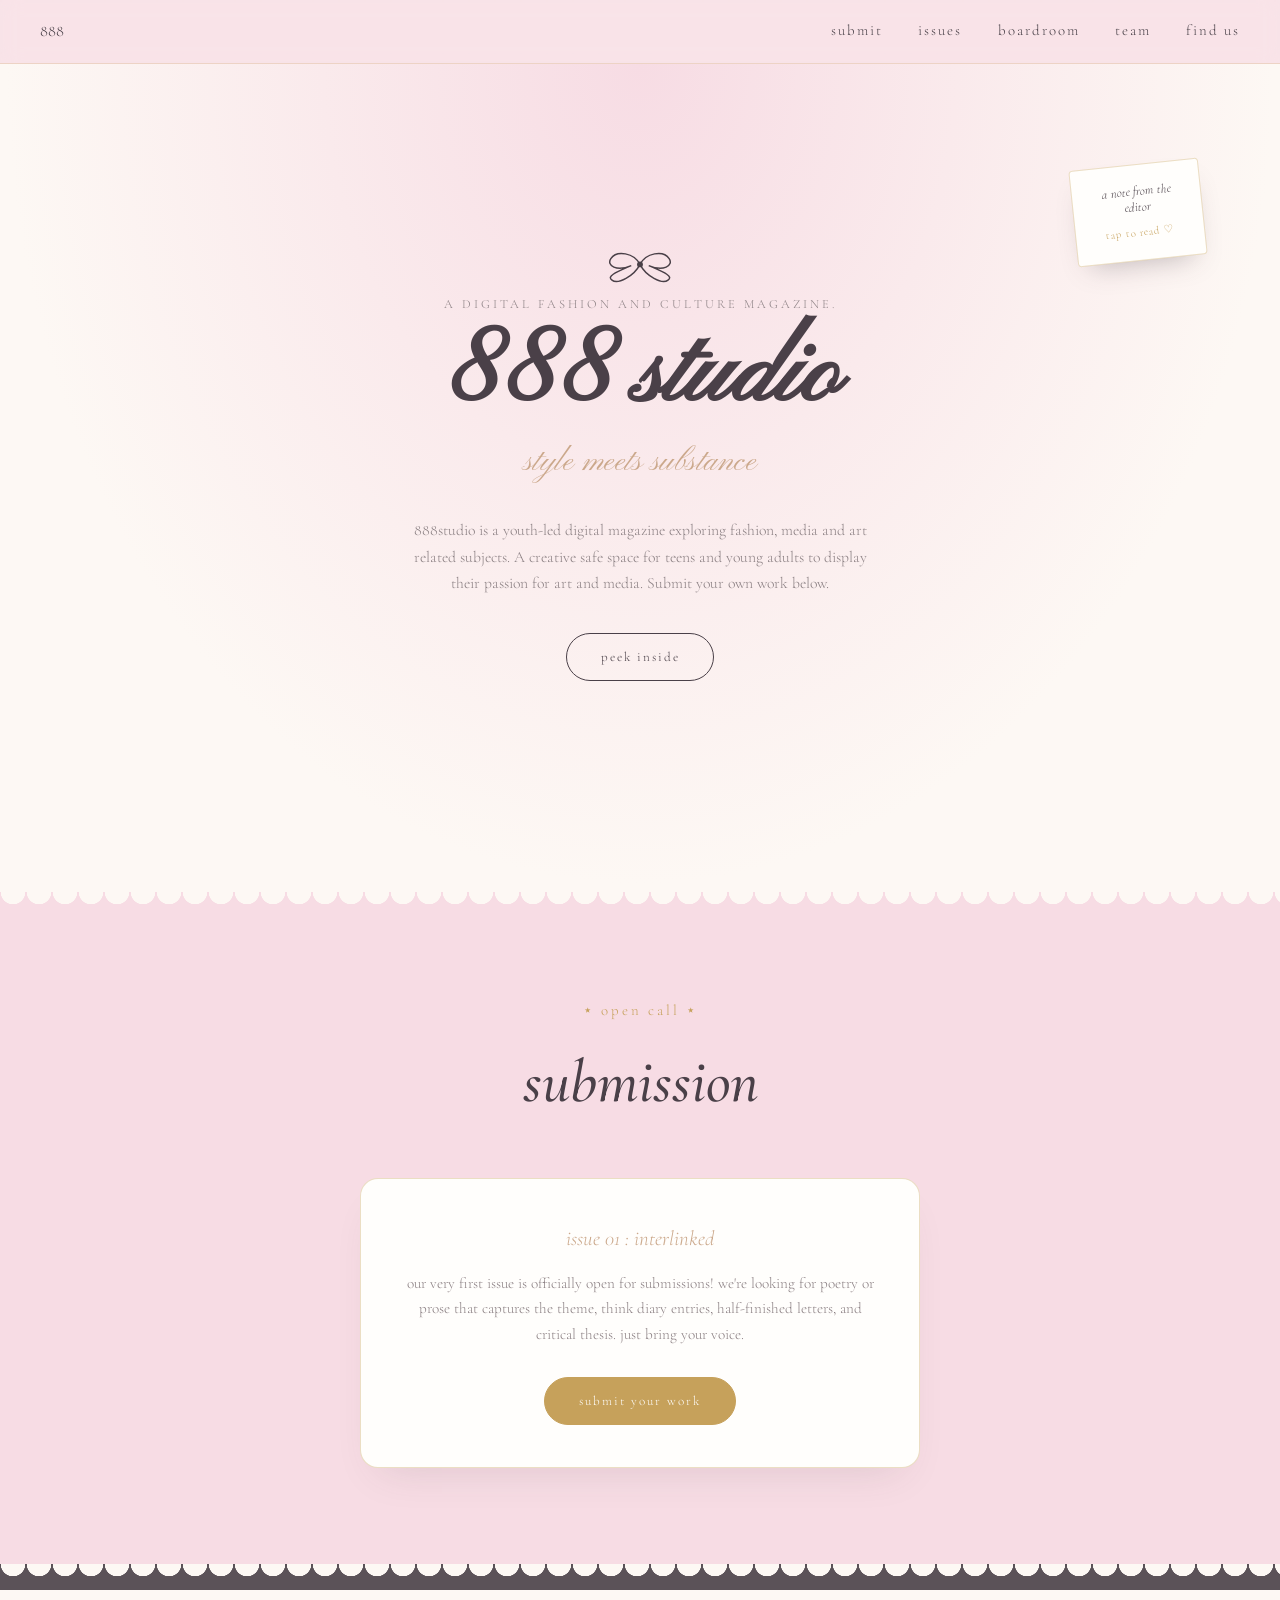
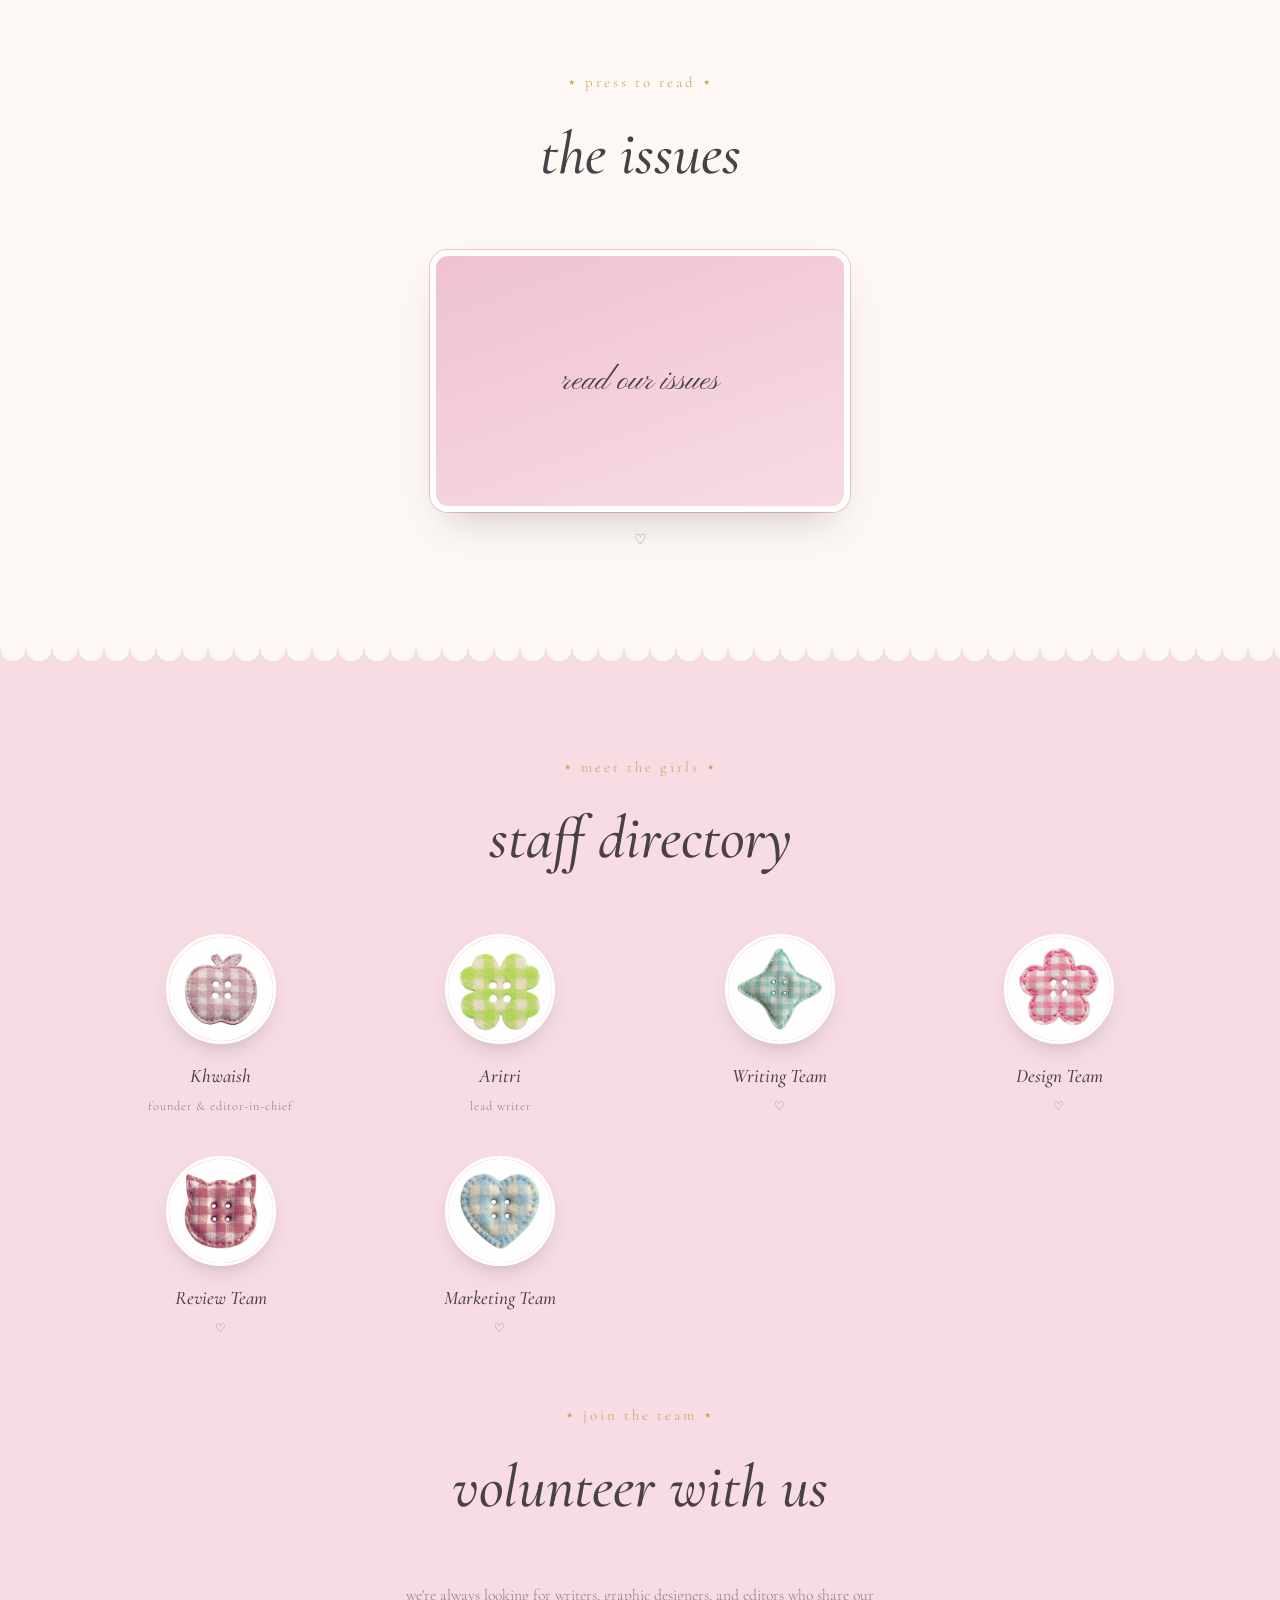
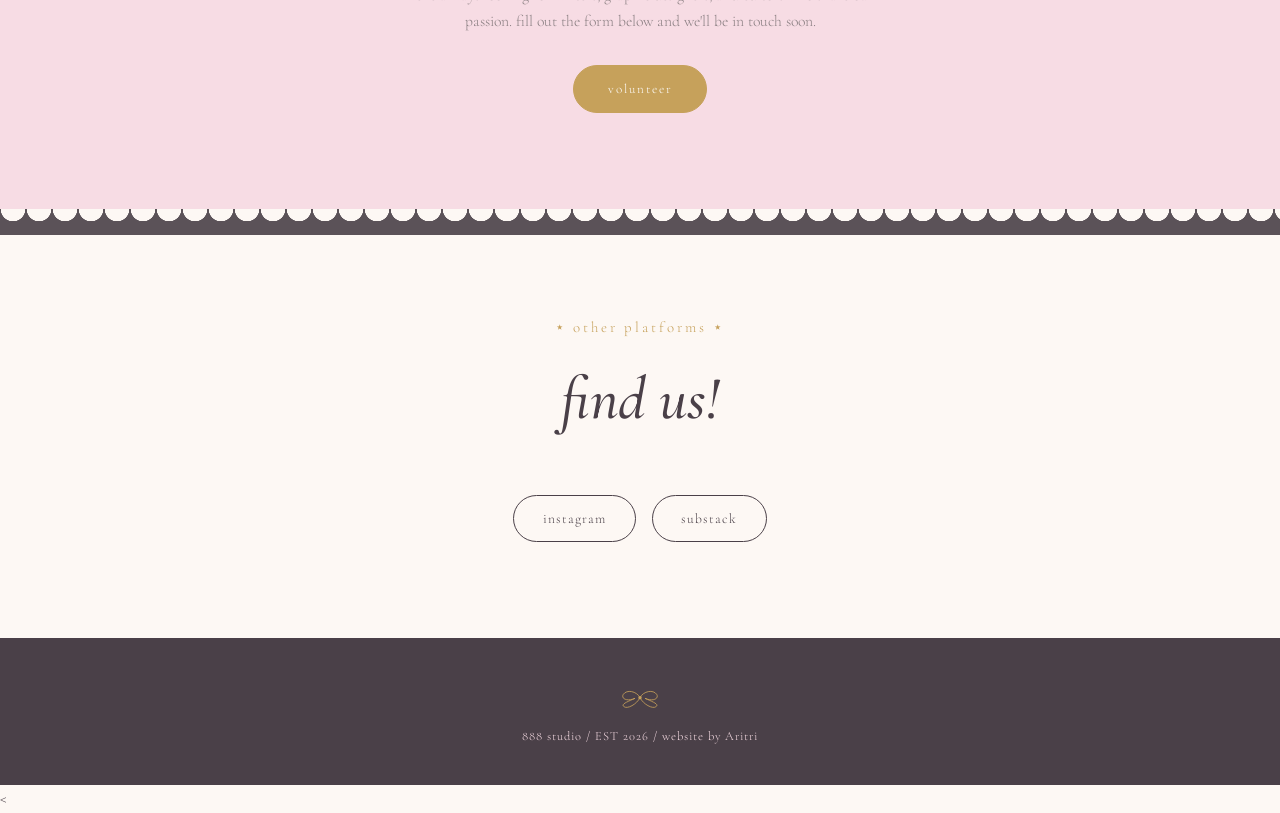
==== commit ef07d3e9: "Update index.html" ====
--- a/index.html
+++ b/index.html
@@ -84,7 +84,7 @@
 
 <div class="scallop scallop--pink" aria-hidden="true"></div>
 
-<!-- BOARDROOM -->
+<!-- BOARDROOM 
 <section id="boardroom" class="section section--cream">
   <p class="section__eyebrow">⋆ the mood board ⋆</p>
   <h2 class="section__title">the boardroom</h2>
@@ -109,7 +109,7 @@
   </div>
 </section>
 
-<div class="scallop scallop--pink" aria-hidden="true"></div>
+<div class="scallop scallop--pink" aria-hidden="true"></div> -->
 
 <!--TEAM -->
 <section id="team" class="section section--blush">
@@ -241,4 +241,4 @@
 
 <script src="js/main.js"></script>
 </body>
-</html>+</html>
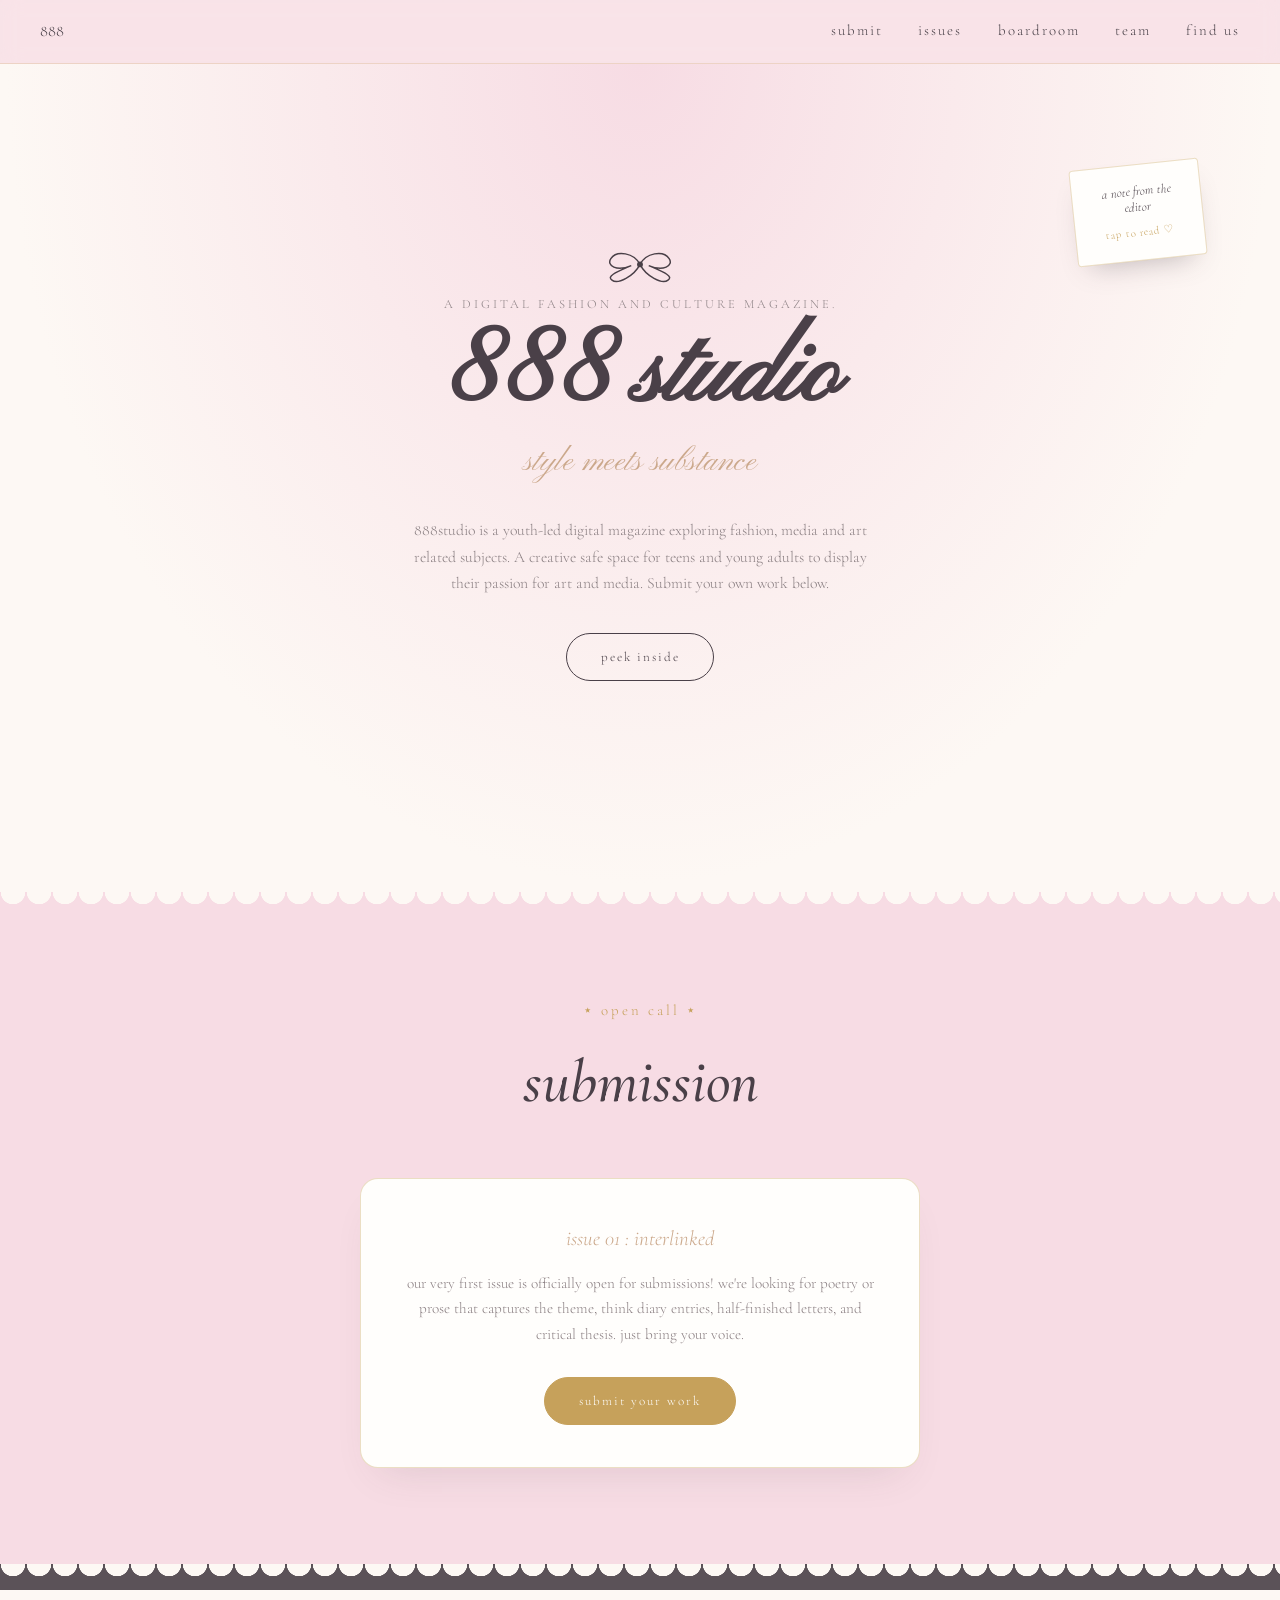
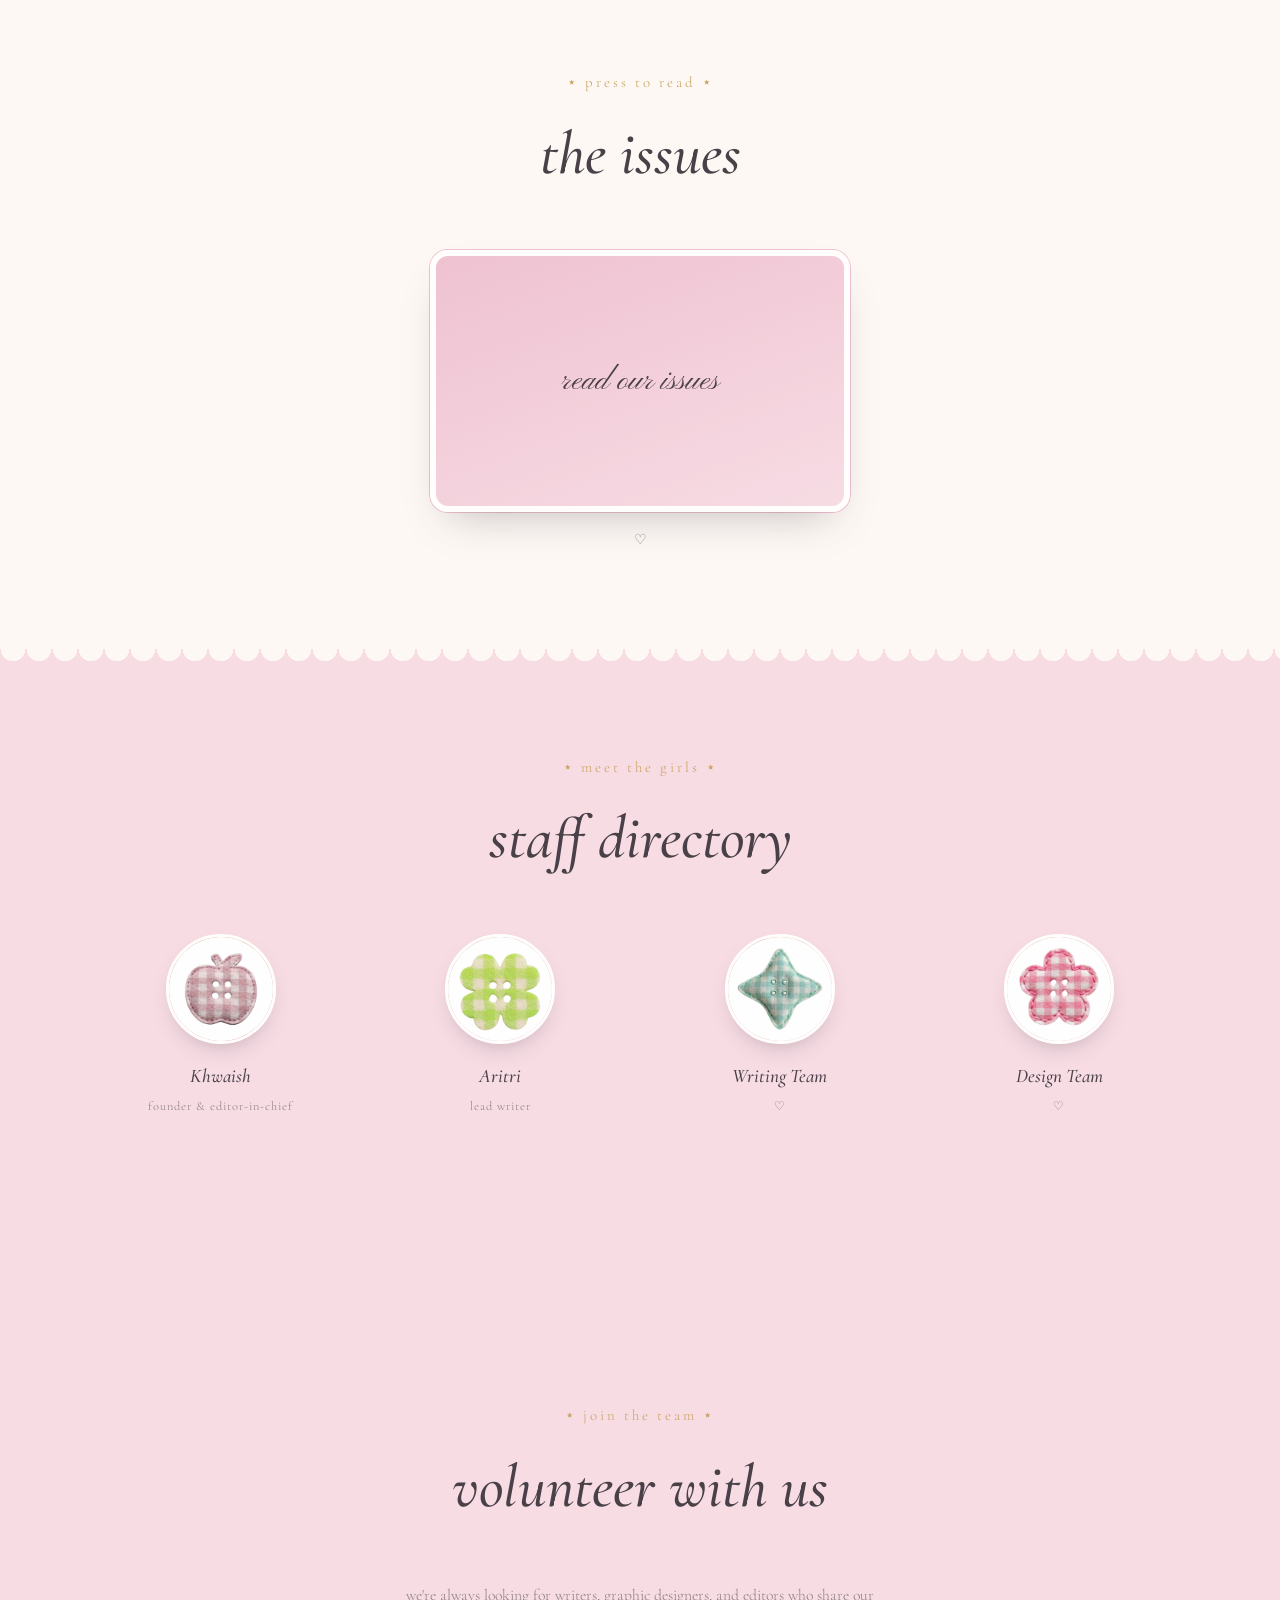
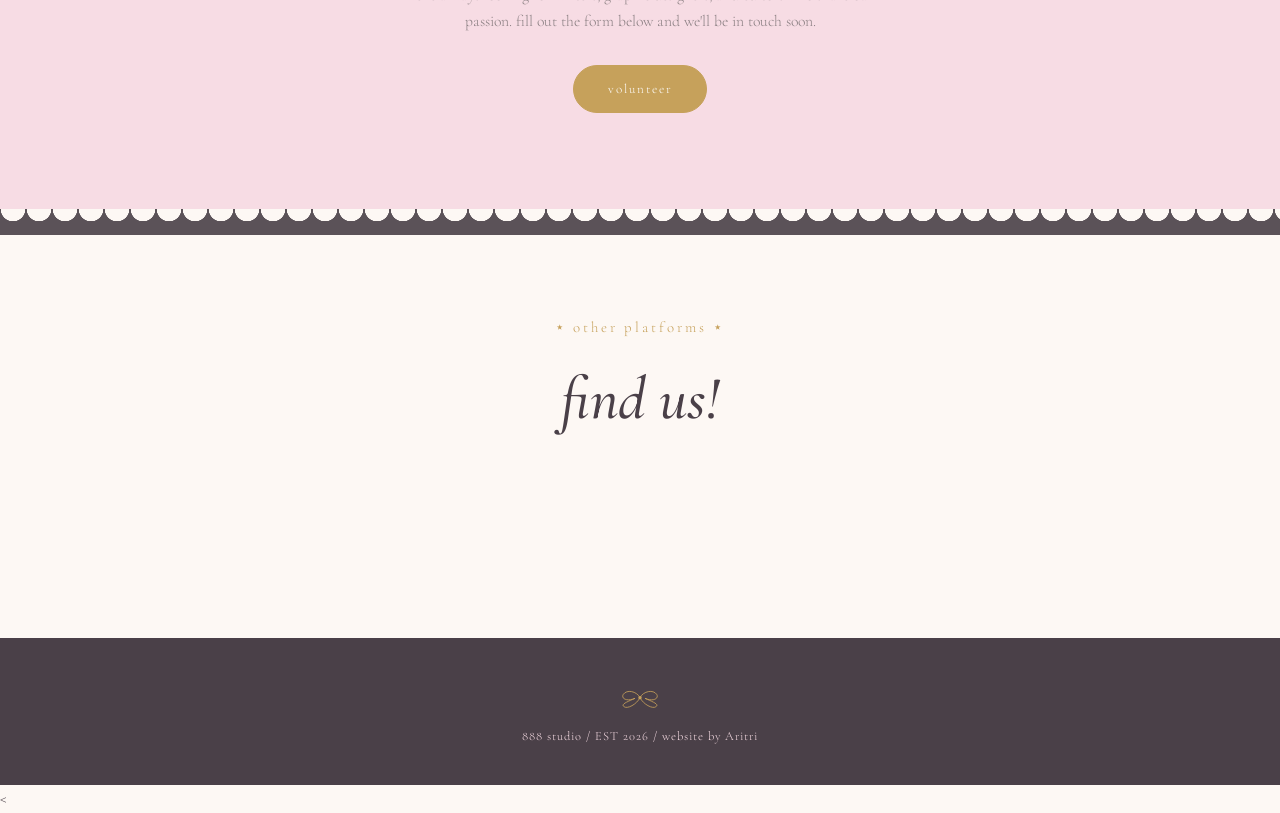
==== commit c95f6b29: "Merge branch 'main' of https://github.com/bubbl3sss/888studio" ====
--- a/index.html
+++ b/index.html
@@ -84,7 +84,7 @@
 
 <div class="scallop scallop--pink" aria-hidden="true"></div>
 
-<!-- BOARDROOM 
+<!-- BOARDROOM
 <section id="boardroom" class="section section--cream">
   <p class="section__eyebrow">⋆ the mood board ⋆</p>
   <h2 class="section__title">the boardroom</h2>
